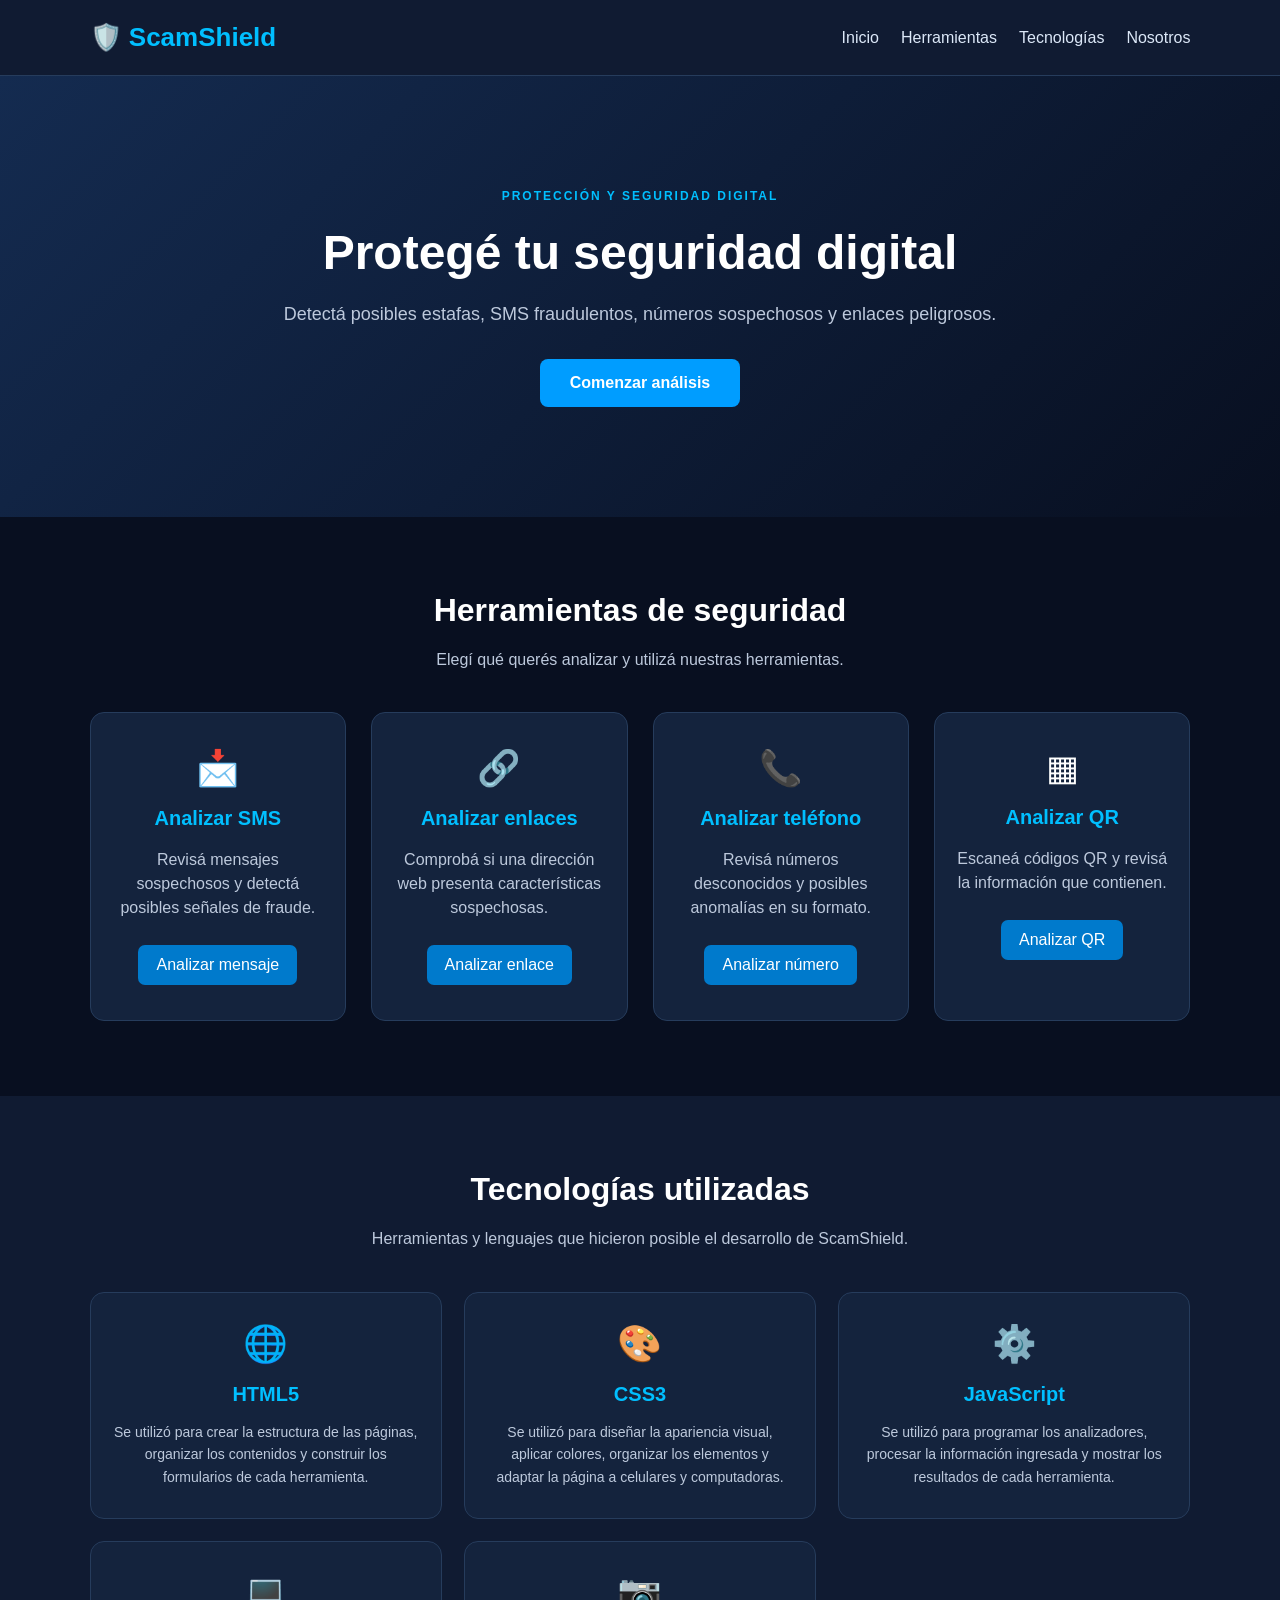
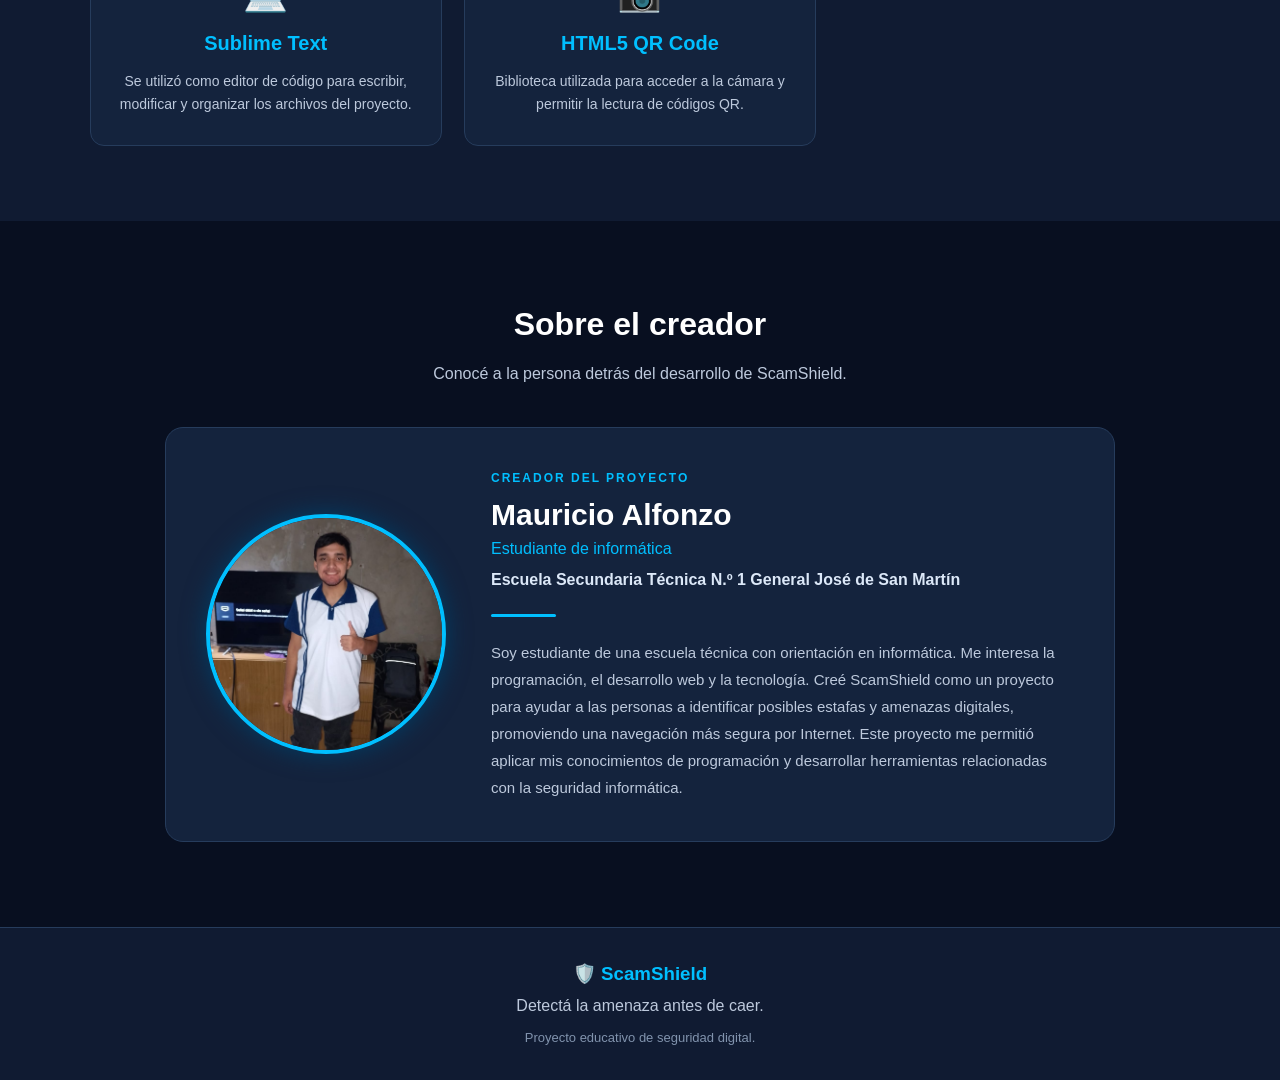
==== index.html @ 1ad056f2 "Add files via upload" ====
<!DOCTYPE html>
<html lang="es">
<head>
    <meta charset="UTF-8">
    <meta name="viewport" content="width=device-width, initial-scale=1.0">
    <meta name="description" content="ScamShield: herramientas educativas para reconocer posibles estafas y amenazas digitales.">
    <title>ScamShield - Protección Digital</title>
    <link rel="stylesheet" href="styles.css">
</head>
<body>

<!-- ENCABEZADO -->
<header>
    <h2>🛡️ ScamShield</h2>

    <nav>
        <a href="index.html">Inicio</a>
        <a href="#herramientas">Herramientas</a>
        <a href="#tecnologias">Tecnologías</a>
        <a href="#nosotros">Nosotros</a>
    </nav>
</header>

<!-- PRESENTACIÓN PRINCIPAL -->
<section class="inicio">
    <span class="etiqueta">PROTECCIÓN Y SEGURIDAD DIGITAL</span>

    <h1>Protegé tu seguridad digital</h1>

    <p>
        Detectá posibles estafas, SMS fraudulentos,
        números sospechosos y enlaces peligrosos.
    </p>

    <a href="#herramientas" class="boton">
        Comenzar análisis
    </a>
</section>

<!-- HERRAMIENTAS -->
<section id="herramientas">

    <h2>Herramientas de seguridad</h2>

    <p class="subtitulo">
        Elegí qué querés analizar y utilizá nuestras herramientas.
    </p>

    <div class="contenedor">

        <div class="tarjeta">
            <div class="icono">📩</div>
            <h3>Analizar SMS</h3>
            <p>
                Revisá mensajes sospechosos y detectá
                posibles señales de fraude.
            </p>
            <a href="sms.html">Analizar mensaje</a>
        </div>

        <div class="tarjeta">
            <div class="icono">🔗</div>
            <h3>Analizar enlaces</h3>
            <p>
                Comprobá si una dirección web
                presenta características sospechosas.
            </p>
            <a href="enlace.html">Analizar enlace</a>
        </div>

        <div class="tarjeta">
            <div class="icono">📞</div>
            <h3>Analizar teléfono</h3>
            <p>
                Revisá números desconocidos
                y posibles anomalías en su formato.
            </p>
            <a href="telefono.html">Analizar número</a>
        </div>

        <div class="tarjeta">
            <div class="icono">▦</div>
            <h3>Analizar QR</h3>
            <p>
                Escaneá códigos QR y revisá
                la información que contienen.
            </p>
            <a href="qr.html">Analizar QR</a>
        </div>

    </div>

</section>

<!-- TECNOLOGÍAS UTILIZADAS -->
<section id="tecnologias">

    <h2>Tecnologías utilizadas</h2>

    <p class="subtitulo">
        Herramientas y lenguajes que hicieron posible el desarrollo de ScamShield.
    </p>

    <div class="tecnologias-contenedor">

        <div class="tecnologia">
            <div class="tecnologia-icono">🌐</div>
            <h3>HTML5</h3>
            <p>
                Se utilizó para crear la estructura de las páginas,
                organizar los contenidos y construir los formularios
                de cada herramienta.
            </p>
        </div>

        <div class="tecnologia">
            <div class="tecnologia-icono">🎨</div>
            <h3>CSS3</h3>
            <p>
                Se utilizó para diseñar la apariencia visual,
                aplicar colores, organizar los elementos y adaptar
                la página a celulares y computadoras.
            </p>
        </div>

        <div class="tecnologia">
            <div class="tecnologia-icono">⚙️</div>
            <h3>JavaScript</h3>
            <p>
                Se utilizó para programar los analizadores,
                procesar la información ingresada y mostrar
                los resultados de cada herramienta.
            </p>
        </div>

        <div class="tecnologia">
            <div class="tecnologia-icono">💻</div>
            <h3>Sublime Text</h3>
            <p>
                Se utilizó como editor de código para escribir,
                modificar y organizar los archivos del proyecto.
            </p>
        </div>

        <div class="tecnologia">
            <div class="tecnologia-icono">📷</div>
            <h3>HTML5 QR Code</h3>
            <p>
                Biblioteca utilizada para acceder a la cámara
                y permitir la lectura de códigos QR.
            </p>
        </div>

    </div>

</section>

<!-- NOSOTROS -->
<section id="nosotros">

    <h2>Sobre el creador</h2>

    <p class="subtitulo">
        Conocé a la persona detrás del desarrollo de ScamShield.
    </p>

    <div class="perfil">

        <div class="perfil-foto">
            <img src="perfil.jpeg" alt="Fotografía de Mauricio Alfonzo">
        </div>

        <div class="perfil-informacion">

            <span class="perfil-etiqueta">CREADOR DEL PROYECTO</span>

            <h3>Mauricio Alfonzo</h3>

            <p class="perfil-estudio">
                Estudiante de informática
            </p>

            <p class="escuela">
                Escuela Secundaria Técnica N.º 1
                General José de San Martín
            </p>

            <div class="linea-perfil"></div>

            <p class="descripcion-perfil">
                Soy estudiante de una escuela técnica con orientación
                en informática. Me interesa la programación, el desarrollo
                web y la tecnología.

                Creé ScamShield como un proyecto para ayudar a las personas
                a identificar posibles estafas y amenazas digitales,
                promoviendo una navegación más segura por Internet.

                Este proyecto me permitió aplicar mis conocimientos
                de programación y desarrollar herramientas relacionadas
                con la seguridad informática.
            </p>

        </div>

    </div>

</section>

<!-- PIE DE PÁGINA -->
<footer>
    <h3>🛡️ ScamShield</h3>

    <p>Detectá la amenaza antes de caer.</p>

    <p class="copyright">
        Proyecto educativo de seguridad digital.
    </p>
</footer>

</body>
</html>
---- styles.css ----
/* =================================
   CONFIGURACIÓN GENERAL
================================= */

* {
    margin: 0;
    padding: 0;
    box-sizing: border-box;
}

html {
    scroll-behavior: smooth;
}

body {
    font-family: Arial, sans-serif;
    background: #080f20;
    color: white;
}

section {
    scroll-margin-top: 80px;
}

/* =================================
   ENCABEZADO
================================= */

header {
    background: #101b32;
    padding: 22px 7%;
    display: flex;
    justify-content: space-between;
    align-items: center;
    border-bottom: 1px solid #263c5c;
}

header h2 {
    color: #00bfff;
    font-size: 26px;
}

nav {
    display: flex;
    flex-wrap: wrap;
    gap: 22px;
}

nav a {
    color: #dce8f8;
    text-decoration: none;
    transition: 0.3s;
}

nav a:hover {
    color: #00bfff;
}

/* =================================
   PRESENTACIÓN PRINCIPAL
================================= */

.inicio {
    text-align: center;
    padding: 110px 20px;
    background: linear-gradient(135deg, #142b50, #080f20);
}

.etiqueta {
    display: inline-block;
    color: #00bfff;
    font-size: 12px;
    font-weight: bold;
    letter-spacing: 2px;
    margin-bottom: 22px;
}

.inicio h1 {
    font-size: 48px;
    margin-bottom: 20px;
}

.inicio p {
    color: #bdc9dc;
    font-size: 18px;
    line-height: 1.6;
    margin-bottom: 30px;
}

.boton {
    display: inline-block;
    background: #009dff;
    color: white;
    padding: 15px 30px;
    border-radius: 8px;
    text-decoration: none;
    font-weight: bold;
    transition: 0.3s;
}

.boton:hover {
    background: #007acc;
    transform: scale(1.05);
}

/* =================================
   HERRAMIENTAS
================================= */

#herramientas {
    padding: 75px 7%;
    text-align: center;
}

#herramientas h2,
#tecnologias h2,
#nosotros h2 {
    font-size: 32px;
    margin-bottom: 18px;
}

.subtitulo {
    color: #bdc9dc;
    margin-bottom: 40px;
    line-height: 1.6;
}

.contenedor {
    display: grid;
    grid-template-columns: repeat(4, 1fr);
    gap: 25px;
}

.tarjeta {
    background: #14233d;
    padding: 35px 22px;
    border-radius: 14px;
    border: 1px solid #263c5c;
    transition: 0.3s;
}

.tarjeta:hover {
    transform: translateY(-8px);
    border-color: #00bfff;
    box-shadow: 0 8px 25px #001b35;
}

.icono {
    font-size: 35px;
    margin-bottom: 18px;
}

.tarjeta h3 {
    margin-bottom: 18px;
    color: #00bfff;
    font-size: 20px;
}

.tarjeta p {
    color: #bdc9dc;
    margin-bottom: 25px;
    line-height: 1.5;
}

.tarjeta a {
    display: inline-block;
    background: #007acc;
    color: white;
    padding: 11px 18px;
    border-radius: 7px;
    text-decoration: none;
    transition: 0.3s;
}

.tarjeta a:hover {
    background: #009dff;
}

/* =================================
   TECNOLOGÍAS UTILIZADAS
================================= */

#tecnologias {
    padding: 75px 7%;
    text-align: center;
    background: #101b32;
}

.tecnologias-contenedor {
    display: grid;
    grid-template-columns: repeat(3, 1fr);
    gap: 22px;
}

.tecnologia {
    background: #14233d;
    border: 1px solid #263c5c;
    border-radius: 14px;
    padding: 30px 22px;
    transition: 0.3s;
}

.tecnologia:hover {
    transform: translateY(-6px);
    border-color: #00bfff;
}

.tecnologia-icono {
    font-size: 36px;
    margin-bottom: 18px;
}

.tecnologia h3 {
    color: #00bfff;
    margin-bottom: 15px;
    font-size: 20px;
}

.tecnologia p {
    color: #bdc9dc;
    line-height: 1.6;
    font-size: 14px;
}

/* =================================
   SOBRE EL CREADOR
================================= */

#nosotros {
    padding: 85px 7%;
    text-align: center;
}

.perfil {
    max-width: 950px;
    margin: 0 auto;
    display: flex;
    align-items: center;
    gap: 45px;
    text-align: left;
    background: #14233d;
    border: 1px solid #263c5c;
    border-radius: 18px;
    padding: 40px;
}

.perfil-foto {
    flex-shrink: 0;
    width: 240px;
    height: 240px;
    border-radius: 50%;
    overflow: hidden;
    border: 4px solid #00bfff;
    box-shadow: 0 0 25px #003e66;
}

.perfil-foto img {
    width: 100%;
    height: 100%;
    object-fit: cover;
    object-position: center 25%;
}

.perfil-informacion {
    flex: 1;
}

.perfil-etiqueta {
    color: #00bfff;
    font-size: 12px;
    font-weight: bold;
    letter-spacing: 2px;
}

.perfil-informacion h3 {
    font-size: 30px;
    margin-top: 12px;
    margin-bottom: 8px;
}

.perfil-estudio {
    color: #00bfff;
    margin-bottom: 10px;
}

.escuela {
    color: #dce8f8;
    font-weight: bold;
    line-height: 1.5;
}

.linea-perfil {
    width: 65px;
    height: 3px;
    background: #00bfff;
    margin: 22px 0;
    border-radius: 5px;
}

.descripcion-perfil {
    color: #bdc9dc;
    line-height: 1.8;
    font-size: 15px;
}

/* =================================
   PIE DE PÁGINA
================================= */

footer {
    text-align: center;
    padding: 35px 20px;
    background: #101b32;
    border-top: 1px solid #263c5c;
}

footer h3 {
    color: #00bfff;
    margin-bottom: 12px;
}

footer p {
    color: #bdc9dc;
}

.copyright {
    margin-top: 15px;
    font-size: 13px;
    color: #8193ad;
}

/* =================================
   PÁGINAS DE HERRAMIENTAS
================================= */

.pagina-herramienta {
    max-width: 850px;
    margin: 70px auto;
    padding: 30px;
    text-align: center;
}

.pagina-herramienta h1 {
    font-size: 36px;
    color: #00bfff;
    margin-bottom: 20px;
}

.pagina-herramienta p {
    color: #bdc9dc;
    margin-bottom: 25px;
    line-height: 1.6;
}

.formulario {
    background: #14233d;
    padding: 35px;
    border: 1px solid #263c5c;
    border-radius: 15px;
    text-align: left;
}

.formulario label {
    display: block;
    margin-bottom: 15px;
    font-weight: bold;
}

.formulario textarea {
    width: 100%;
    min-height: 180px;
    resize: vertical;
    padding: 15px;
    border-radius: 8px;
    border: 1px solid #385273;
    background: #080f20;
    color: white;
    font-family: Arial, sans-serif;
    font-size: 15px;
}

.formulario input {
    width: 100%;
    padding: 15px;
    border-radius: 8px;
    border: 1px solid #385273;
    background: #080f20;
    color: white;
    font-size: 15px;
    outline: none;
}

.formulario input:focus,
.formulario textarea:focus {
    border-color: #00bfff;
    outline: none;
}

.formulario button {
    margin-top: 20px;
    padding: 14px 25px;
    background: #009dff;
    border: none;
    border-radius: 8px;
    color: white;
    font-weight: bold;
    cursor: pointer;
    transition: 0.3s;
}

.formulario button:hover {
    background: #007acc;
}

.formulario h2,
.formulario h3 {
    margin-bottom: 15px;
}

.formulario #mensajeOriginal {
    overflow-wrap: anywhere;
    white-space: pre-wrap;
}

.volver {
    display: inline-block;
    margin-top: 30px;
    color: #00bfff;
    text-decoration: none;
}

.volver:hover {
    color: white;
}

/* =================================
   LECTOR QR
================================= */

#lectorQR {
    width: 100%;
    max-width: 500px;
    margin: 20px auto;
}

#lectorQR video {
    border-radius: 10px;
}

/* =================================
   ADAPTACIÓN A TABLETS
================================= */

@media (max-width: 900px) {

    .contenedor {
        grid-template-columns: repeat(2, 1fr);
    }

    .tecnologias-contenedor {
        grid-template-columns: repeat(2, 1fr);
    }

    .perfil {
        gap: 30px;
    }

}

/* =================================
   ADAPTACIÓN A CELULARES
================================= */

@media (max-width: 600px) {

    header {
        flex-direction: column;
        gap: 20px;
    }

    nav {
        justify-content: center;
        gap: 13px;
    }

    nav a {
        font-size: 13px;
    }

    .inicio {
        padding: 75px 20px;
    }

    .inicio h1 {
        font-size: 32px;
    }

    .inicio p {
        font-size: 15px;
    }

    #herramientas,
    #tecnologias,
    #nosotros {
        padding: 55px 20px;
    }

    #herramientas h2,
    #tecnologias h2,
    #nosotros h2 {
        font-size: 27px;
    }

    .contenedor,
    .tecnologias-contenedor {
        grid-template-columns: 1fr;
    }

    .perfil {
        flex-direction: column;
        text-align: center;
        padding: 28px 20px;
    }

    .perfil-foto {
        width: 190px;
        height: 190px;
    }

    .linea-perfil {
        margin: 20px auto;
    }

    .perfil-informacion h3 {
        font-size: 26px;
    }

    .pagina-herramienta {
        margin: 35px auto;
        padding: 20px;
    }

    .pagina-herramienta h1 {
        font-size: 29px;
    }

    .formulario {
        padding: 20px;
    }

}


/* =================================
   DISEÑO DEL ANALIZADOR QR
================================= */

.qr-opciones {
    display: grid;
    grid-template-columns: repeat(2, minmax(0, 1fr));
    gap: 25px;
    width: 100%;
    max-width: 950px;
    margin: 35px auto;
}

.qr-opcion {
    background: #101b32;
    border: 1px solid #243957;
    border-radius: 18px;
    padding: 30px 22px;
    text-align: center;
    min-width: 0;
}

.qr-opcion h2 {
    color: #ffffff;
    margin: 12px 0;
}

.qr-opcion p {
    color: #b9c7dc;
    line-height: 1.6;
}

.qr-icono {
    font-size: 45px;
    margin-bottom: 15px;
}

.qr-opcion input[type="file"] {
    display: block;
    width: 100%;
    max-width: 100%;
    margin: 22px auto 10px;
    color: #ffffff;
}

.qr-estado {
    margin-top: 15px;
    font-size: 14px;
    overflow-wrap: anywhere;
}

.qr-advertencia {
    max-width: 950px;
    margin: 25px auto;
    padding: 15px;
    background: #14233d;
    border-left: 4px solid #00bfff;
    border-radius: 8px;
    color: #ffffff;
}

#lectorQR {
    width: 100%;
    max-width: 400px;
    margin: 20px auto;
    overflow: hidden;
}

#lectorQR video {
    max-width: 100%;
    border-radius: 10px;
}

.qr-opcion button {
    margin: 8px 4px;
    max-width: 100%;
}

/* Adaptación para celulares */

@media (max-width: 700px) {

    .qr-opciones {
        grid-template-columns: 1fr;
        gap: 18px;
        margin: 25px auto;
    }

    .qr-opcion {
        padding: 24px 16px;
    }

    .pagina-herramienta {
        padding: 20px 15px;
    }

    .qr-advertencia {
        margin: 20px 0;
    }

    #lectorQR {
        max-width: 100%;
    }

}
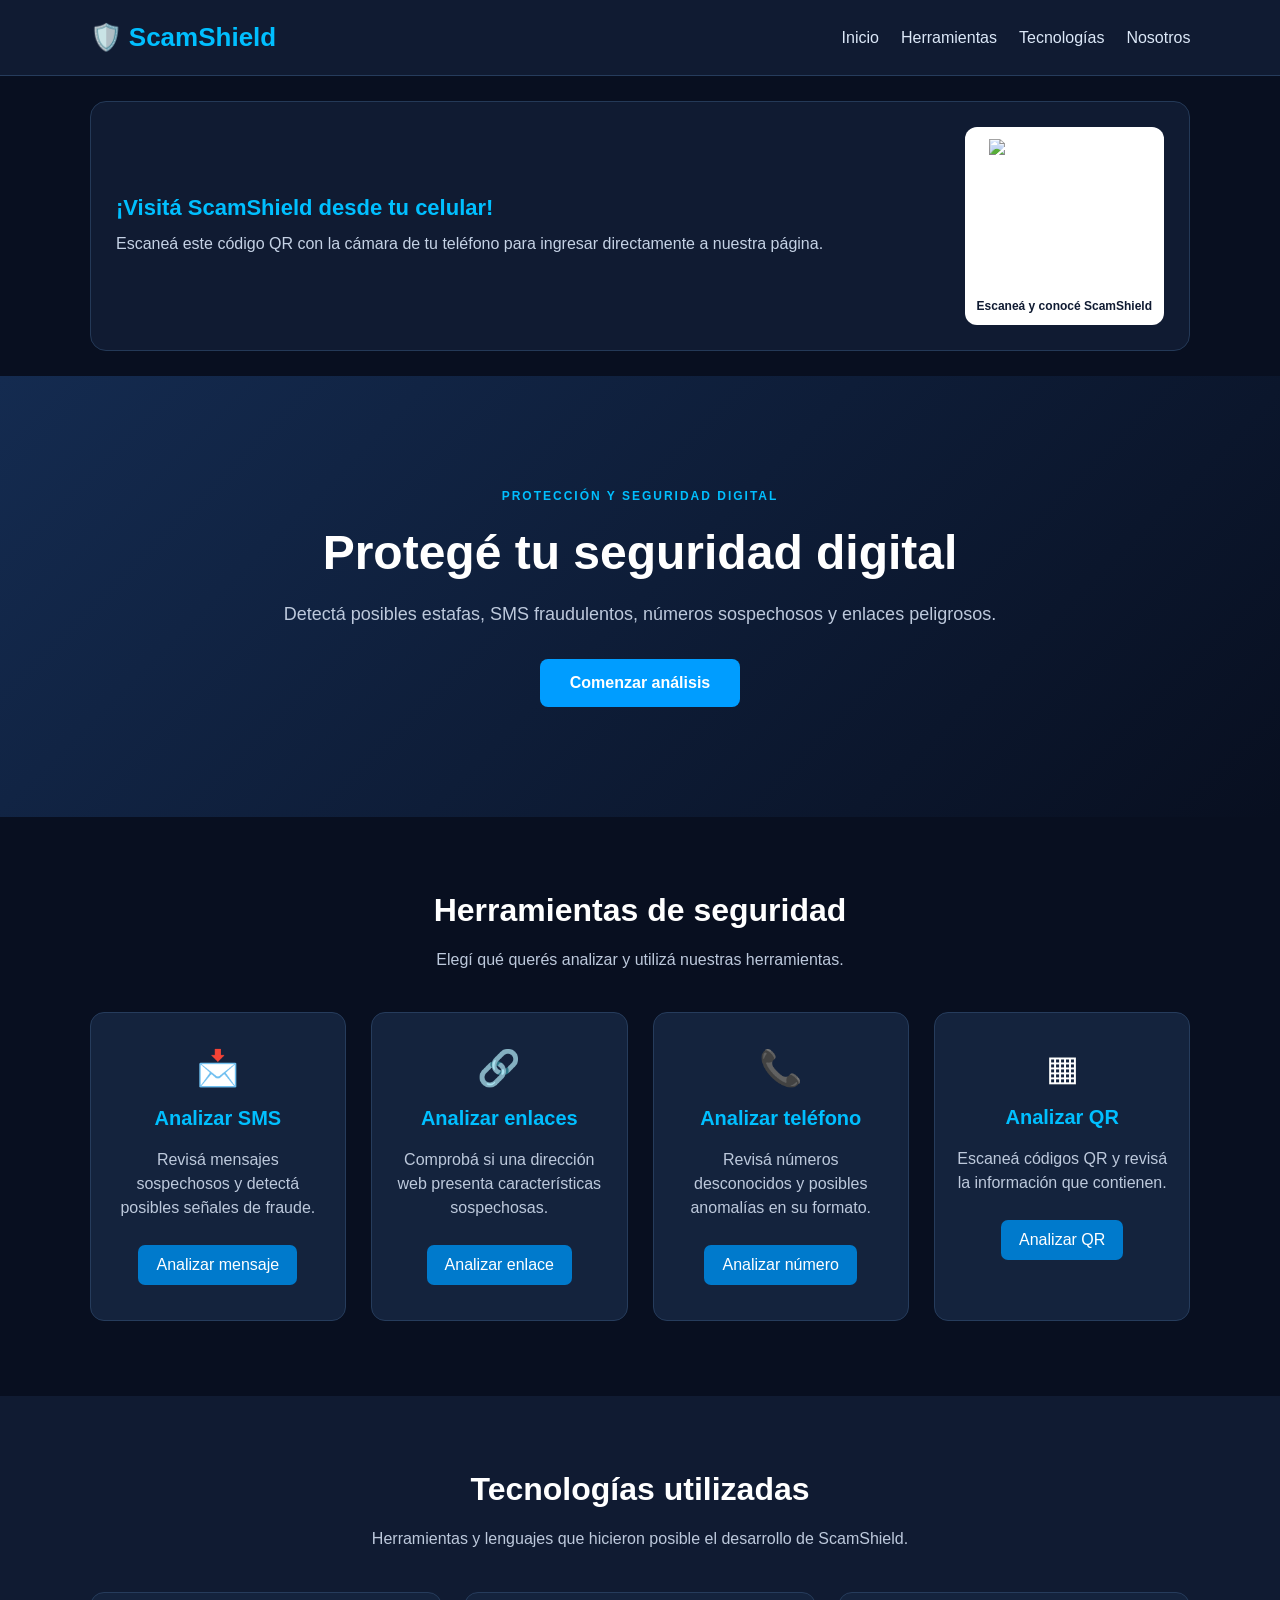
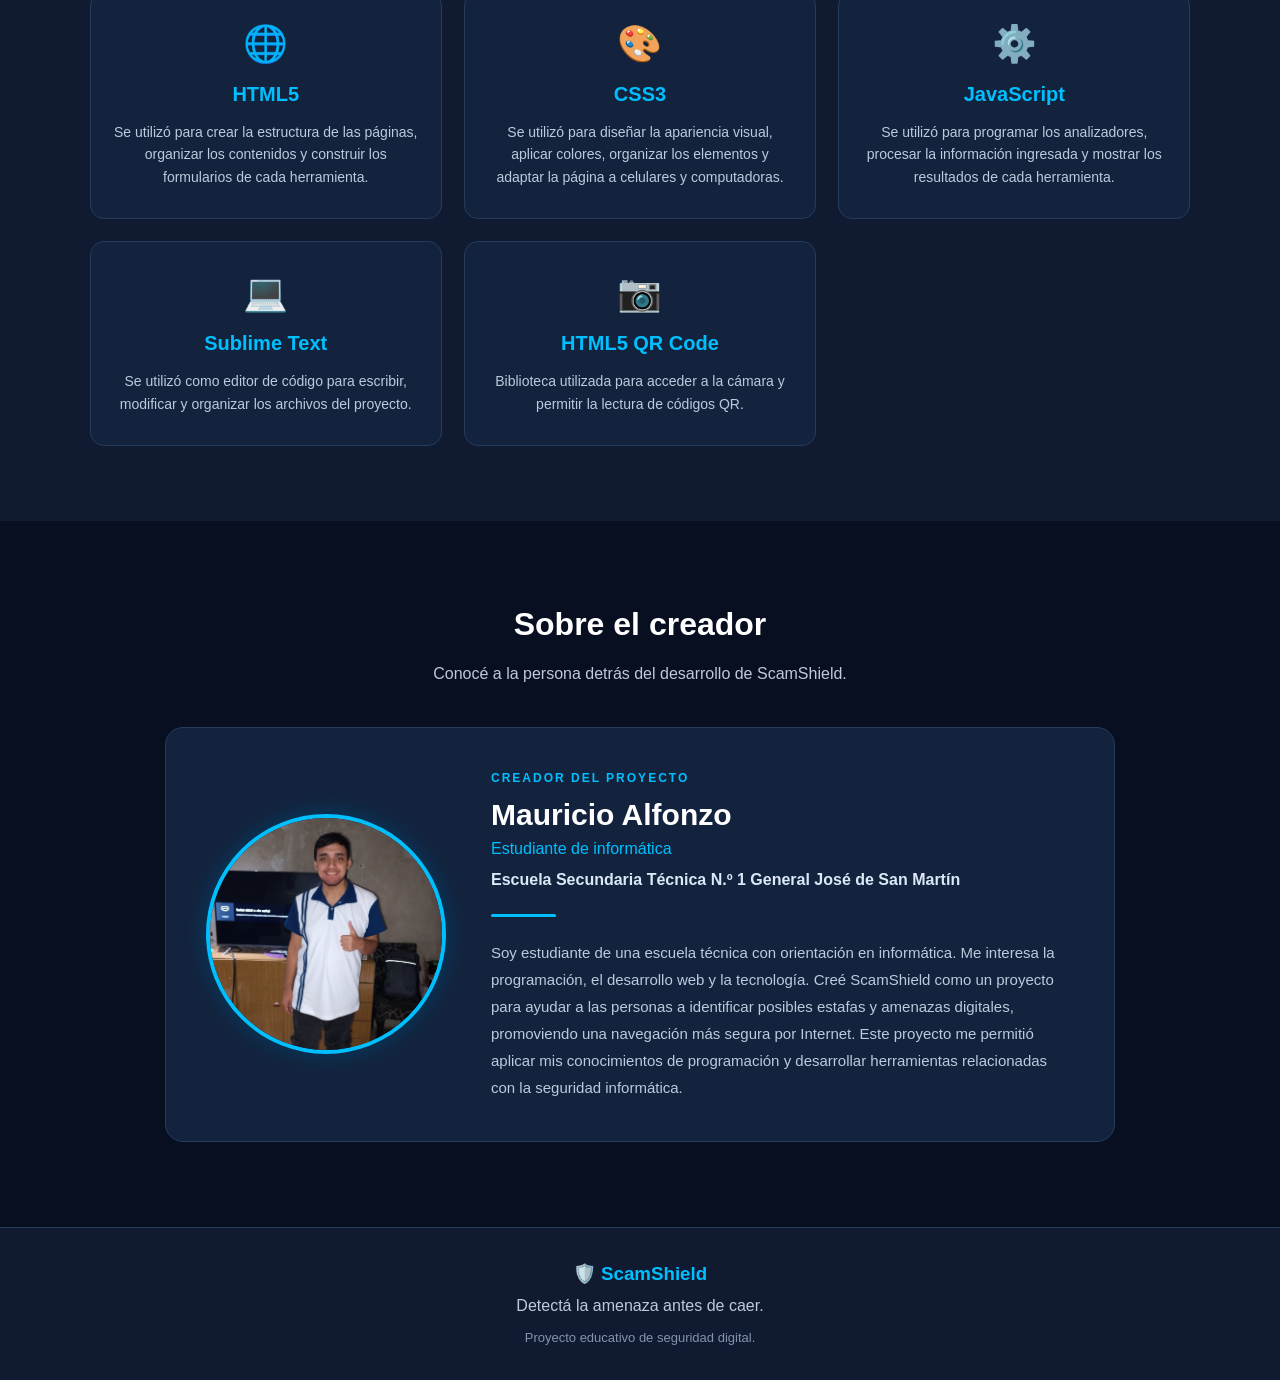
==== commit 261083c3: "Add files via upload" ====
--- a/index.html
+++ b/index.html
@@ -1,3 +1,4 @@
+
 
 <!DOCTYPE html>
 <html lang="es">
@@ -22,6 +23,27 @@
     </nav>
 </header>
 
+<!-- ACCESO QR -->
+<section class="acceso-qr">
+
+    <div class="acceso-qr-texto">
+        <h3>¡Visitá ScamShield desde tu celular!</h3>
+        <p>
+            Escaneá este código QR con la cámara de tu teléfono
+            para ingresar directamente a nuestra página.
+        </p>
+    </div>
+
+    <div class="acceso-qr-imagen">
+        <img
+            src="https://api.qrserver.com/v1/create-qr-code/?size=200x200&data=https%3A%2F%2Fmauriciobahiano4-dotcom.github.io%2FScamShield%2F"
+            alt="Código QR para ingresar a ScamShield"
+        >
+        <span>Escaneá y conocé ScamShield</span>
+    </div>
+
+</section>
+
 <!-- PRESENTACIÓN PRINCIPAL -->
 <section class="inicio">
     <span class="etiqueta">PROTECCIÓN Y SEGURIDAD DIGITAL</span>
@@ -52,40 +74,28 @@
         <div class="tarjeta">
             <div class="icono">📩</div>
             <h3>Analizar SMS</h3>
-            <p>
-                Revisá mensajes sospechosos y detectá
-                posibles señales de fraude.
-            </p>
+            <p>Revisá mensajes sospechosos y detectá posibles señales de fraude.</p>
             <a href="sms.html">Analizar mensaje</a>
         </div>
 
         <div class="tarjeta">
             <div class="icono">🔗</div>
             <h3>Analizar enlaces</h3>
-            <p>
-                Comprobá si una dirección web
-                presenta características sospechosas.
-            </p>
+            <p>Comprobá si una dirección web presenta características sospechosas.</p>
             <a href="enlace.html">Analizar enlace</a>
         </div>
 
         <div class="tarjeta">
             <div class="icono">📞</div>
             <h3>Analizar teléfono</h3>
-            <p>
-                Revisá números desconocidos
-                y posibles anomalías en su formato.
-            </p>
+            <p>Revisá números desconocidos y posibles anomalías en su formato.</p>
             <a href="telefono.html">Analizar número</a>
         </div>
 
         <div class="tarjeta">
             <div class="icono">▦</div>
             <h3>Analizar QR</h3>
-            <p>
-                Escaneá códigos QR y revisá
-                la información que contienen.
-            </p>
+            <p>Escaneá códigos QR y revisá la información que contienen.</p>
             <a href="qr.html">Analizar QR</a>
         </div>
 
@@ -107,49 +117,31 @@
         <div class="tecnologia">
             <div class="tecnologia-icono">🌐</div>
             <h3>HTML5</h3>
-            <p>
-                Se utilizó para crear la estructura de las páginas,
-                organizar los contenidos y construir los formularios
-                de cada herramienta.
-            </p>
+            <p>Se utilizó para crear la estructura de las páginas, organizar los contenidos y construir los formularios de cada herramienta.</p>
         </div>
 
         <div class="tecnologia">
             <div class="tecnologia-icono">🎨</div>
             <h3>CSS3</h3>
-            <p>
-                Se utilizó para diseñar la apariencia visual,
-                aplicar colores, organizar los elementos y adaptar
-                la página a celulares y computadoras.
-            </p>
+            <p>Se utilizó para diseñar la apariencia visual, aplicar colores, organizar los elementos y adaptar la página a celulares y computadoras.</p>
         </div>
 
         <div class="tecnologia">
             <div class="tecnologia-icono">⚙️</div>
             <h3>JavaScript</h3>
-            <p>
-                Se utilizó para programar los analizadores,
-                procesar la información ingresada y mostrar
-                los resultados de cada herramienta.
-            </p>
+            <p>Se utilizó para programar los analizadores, procesar la información ingresada y mostrar los resultados de cada herramienta.</p>
         </div>
 
         <div class="tecnologia">
             <div class="tecnologia-icono">💻</div>
             <h3>Sublime Text</h3>
-            <p>
-                Se utilizó como editor de código para escribir,
-                modificar y organizar los archivos del proyecto.
-            </p>
+            <p>Se utilizó como editor de código para escribir, modificar y organizar los archivos del proyecto.</p>
         </div>
 
         <div class="tecnologia">
             <div class="tecnologia-icono">📷</div>
             <h3>HTML5 QR Code</h3>
-            <p>
-                Biblioteca utilizada para acceder a la cámara
-                y permitir la lectura de códigos QR.
-            </p>
+            <p>Biblioteca utilizada para acceder a la cámara y permitir la lectura de códigos QR.</p>
         </div>
 
     </div>
@@ -177,9 +169,7 @@
 
             <h3>Mauricio Alfonzo</h3>
 
-            <p class="perfil-estudio">
-                Estudiante de informática
-            </p>
+            <p class="perfil-estudio">Estudiante de informática</p>
 
             <p class="escuela">
                 Escuela Secundaria Técnica N.º 1
@@ -211,12 +201,8 @@
 <!-- PIE DE PÁGINA -->
 <footer>
     <h3>🛡️ ScamShield</h3>
-
     <p>Detectá la amenaza antes de caer.</p>
-
-    <p class="copyright">
-        Proyecto educativo de seguridad digital.
-    </p>
+    <p class="copyright">Proyecto educativo de seguridad digital.</p>
 </footer>
 
 </body>
--- a/styles.css
+++ b/styles.css
@@ -658,3 +658,78 @@
     }
 
 }
+
+
+/* ACCESO QR EN EL INICIO */
+
+.acceso-qr {
+    display: flex;
+    align-items: center;
+    justify-content: space-between;
+    gap: 25px;
+    max-width: 1100px;
+    margin: 25px auto;
+    padding: 25px;
+    background: #101b32;
+    border: 1px solid #243957;
+    border-radius: 16px;
+}
+
+.acceso-qr-texto {
+    flex: 1;
+}
+
+.acceso-qr-texto h3 {
+    color: #00bfff;
+    font-size: 22px;
+    margin-bottom: 10px;
+}
+
+.acceso-qr-texto p {
+    color: #c5d2e5;
+    line-height: 1.6;
+}
+
+.acceso-qr-imagen {
+    display: flex;
+    flex-direction: column;
+    align-items: center;
+    gap: 10px;
+    background: white;
+    padding: 12px;
+    border-radius: 12px;
+}
+
+.acceso-qr-imagen img {
+    display: block;
+    width: 150px;
+    height: 150px;
+    max-width: 100%;
+}
+
+.acceso-qr-imagen span {
+    color: #101b32;
+    font-size: 12px;
+    font-weight: bold;
+    text-align: center;
+}
+
+/* ADAPTACIÓN PARA CELULARES */
+
+@media (max-width: 700px) {
+    .acceso-qr {
+        flex-direction: column;
+        text-align: center;
+        margin: 20px 15px;
+        padding: 20px;
+    }
+
+    .acceso-qr-texto h3 {
+        font-size: 19px;
+    }
+
+    .acceso-qr-imagen img {
+        width: 160px;
+        height: 160px;
+    }
+}
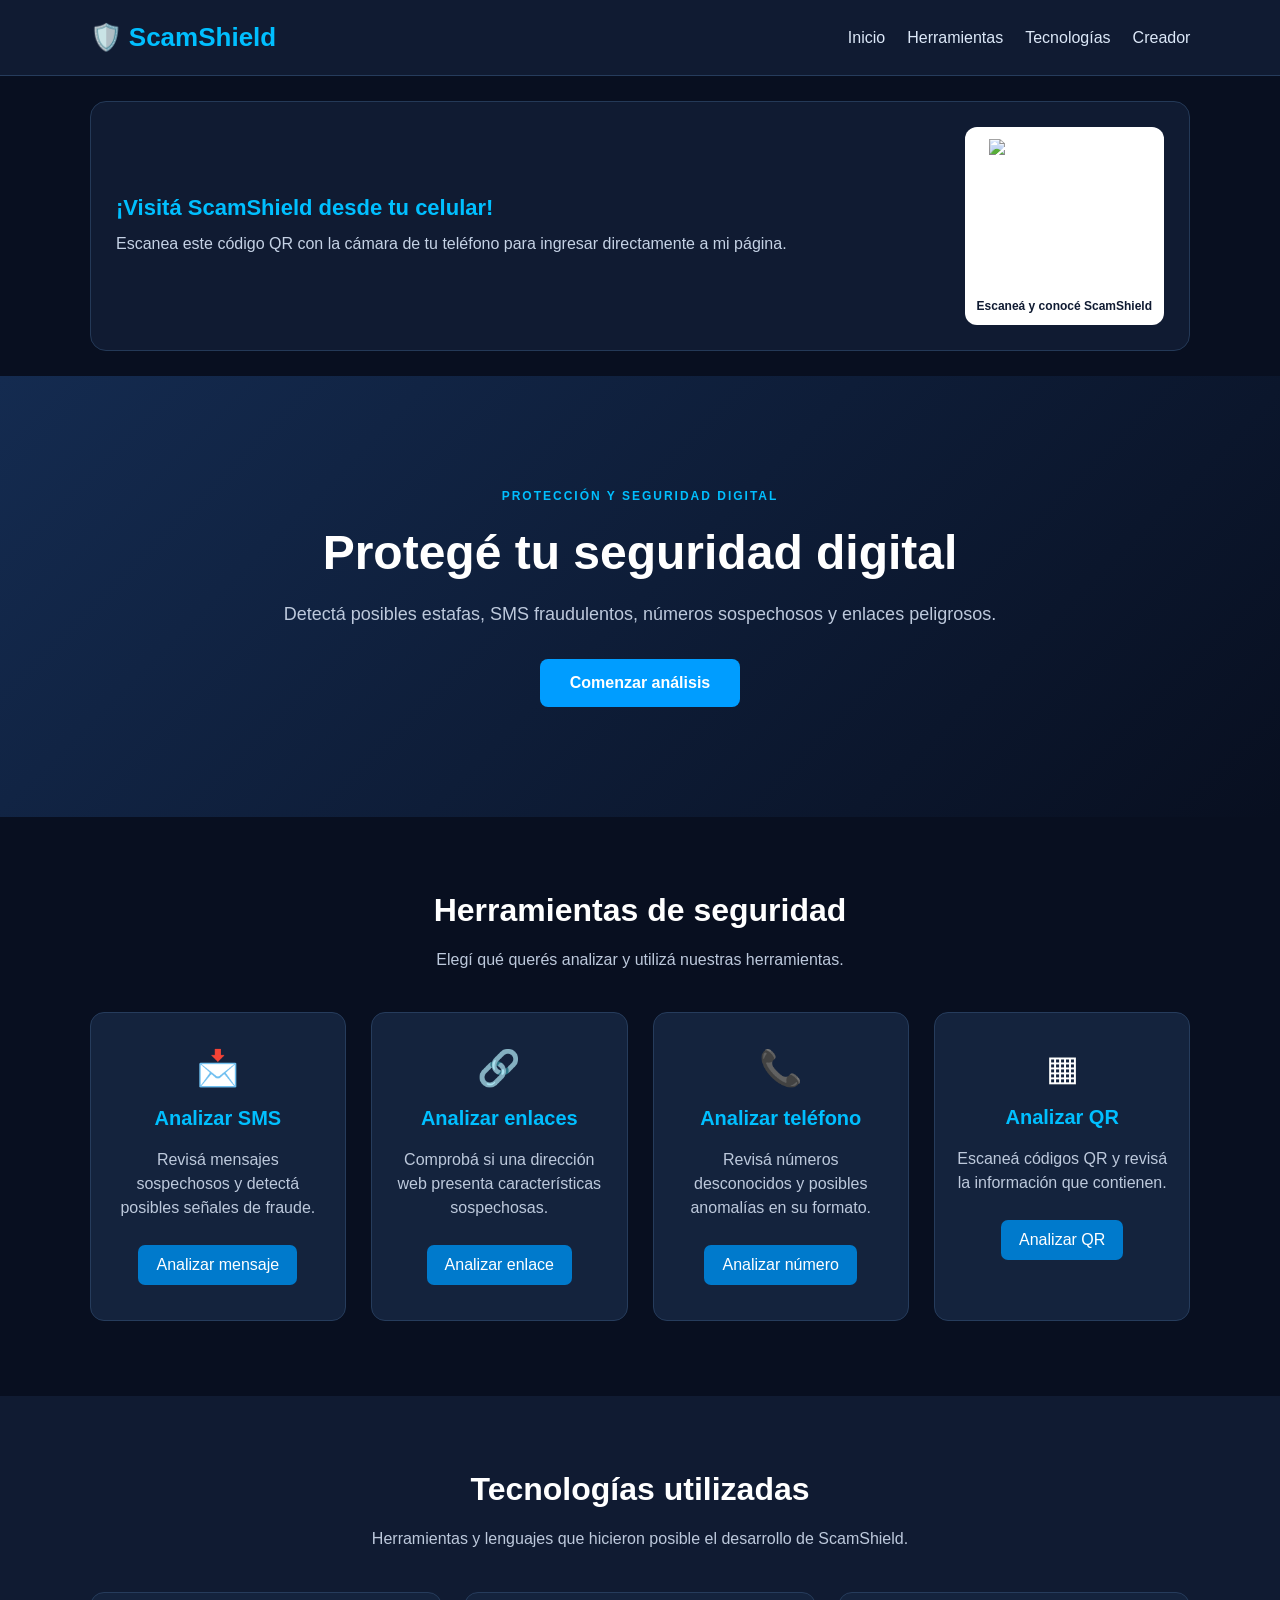
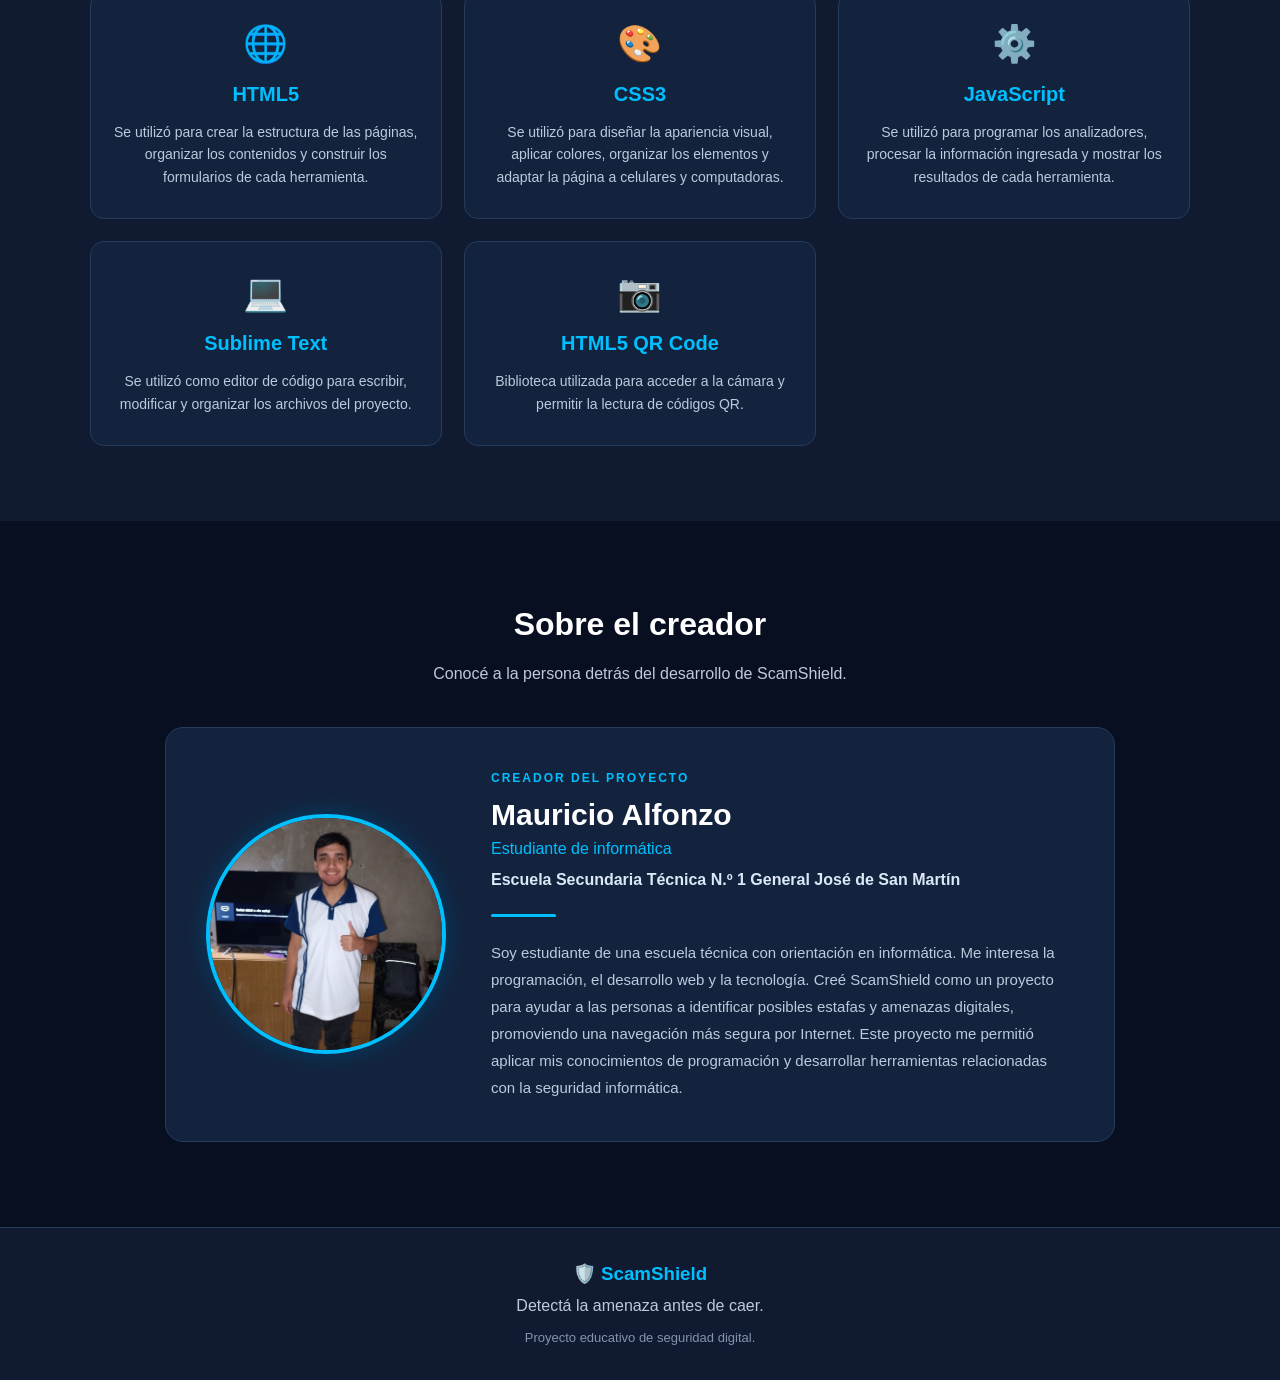
==== commit da009bf7: "Add files via upload" ====
--- a/index.html
+++ b/index.html
@@ -1,3 +1,4 @@
+
 
 
 <!DOCTYPE html>
@@ -19,7 +20,7 @@
         <a href="index.html">Inicio</a>
         <a href="#herramientas">Herramientas</a>
         <a href="#tecnologias">Tecnologías</a>
-        <a href="#nosotros">Nosotros</a>
+        <a href="#nosotros">Creador</a>
     </nav>
 </header>
 
@@ -29,8 +30,7 @@
     <div class="acceso-qr-texto">
         <h3>¡Visitá ScamShield desde tu celular!</h3>
         <p>
-            Escaneá este código QR con la cámara de tu teléfono
-            para ingresar directamente a nuestra página.
+            Escanea este código QR con la cámara de tu teléfono para ingresar directamente a mi página.
         </p>
     </div>
 
